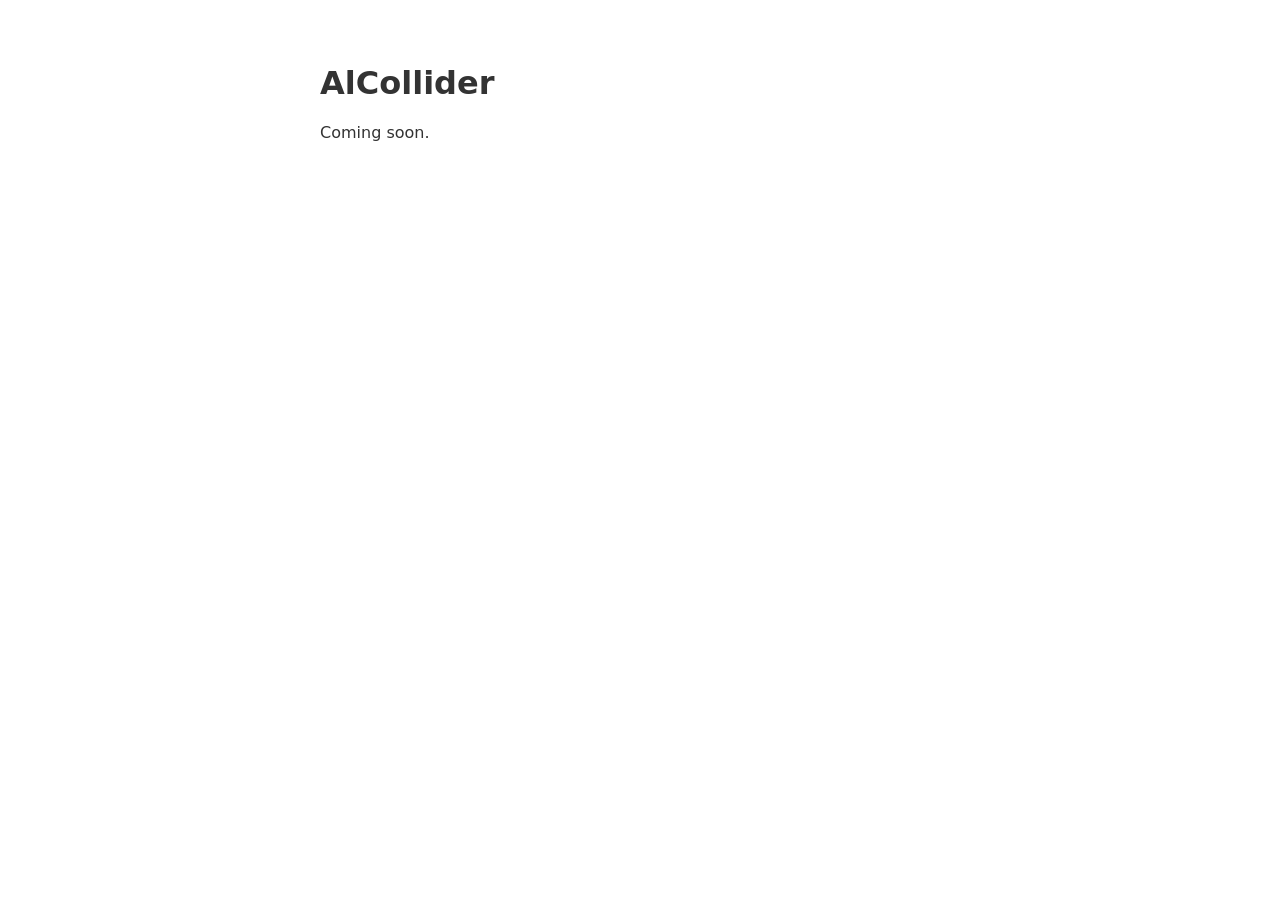
==== index.html @ 0ddc32a1 "Initial hello world page" ====
<!DOCTYPE html>
<html lang="en">
<head>
    <meta charset="UTF-8">
    <meta name="viewport" content="width=device-width, initial-scale=1.0">
    <title>AlCollider</title>
    <style>
        body { font-family: system-ui, sans-serif; max-width: 640px; margin: 4rem auto; padding: 0 1rem; color: #333; }
        h1 { font-size: 2rem; }
    </style>
</head>
<body>
    <h1>AlCollider</h1>
    <p>Coming soon.</p>
</body>
</html>
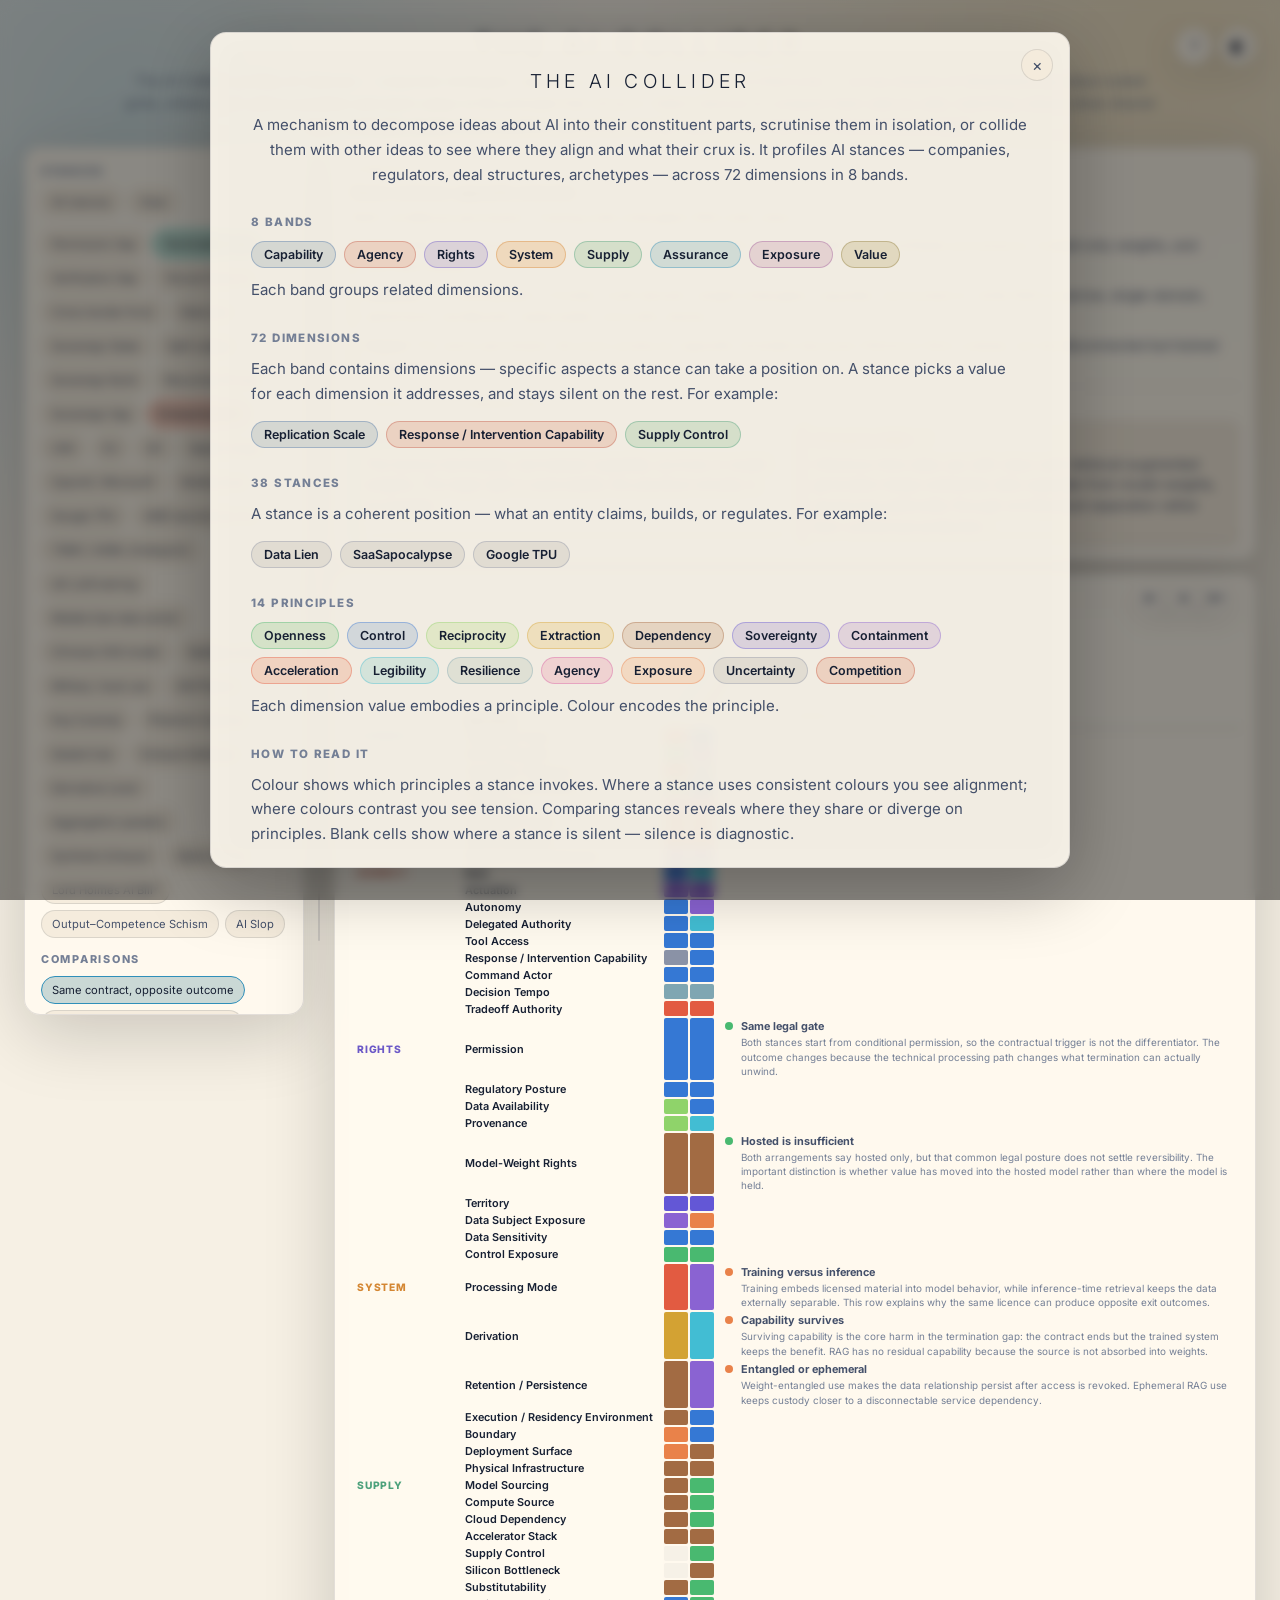
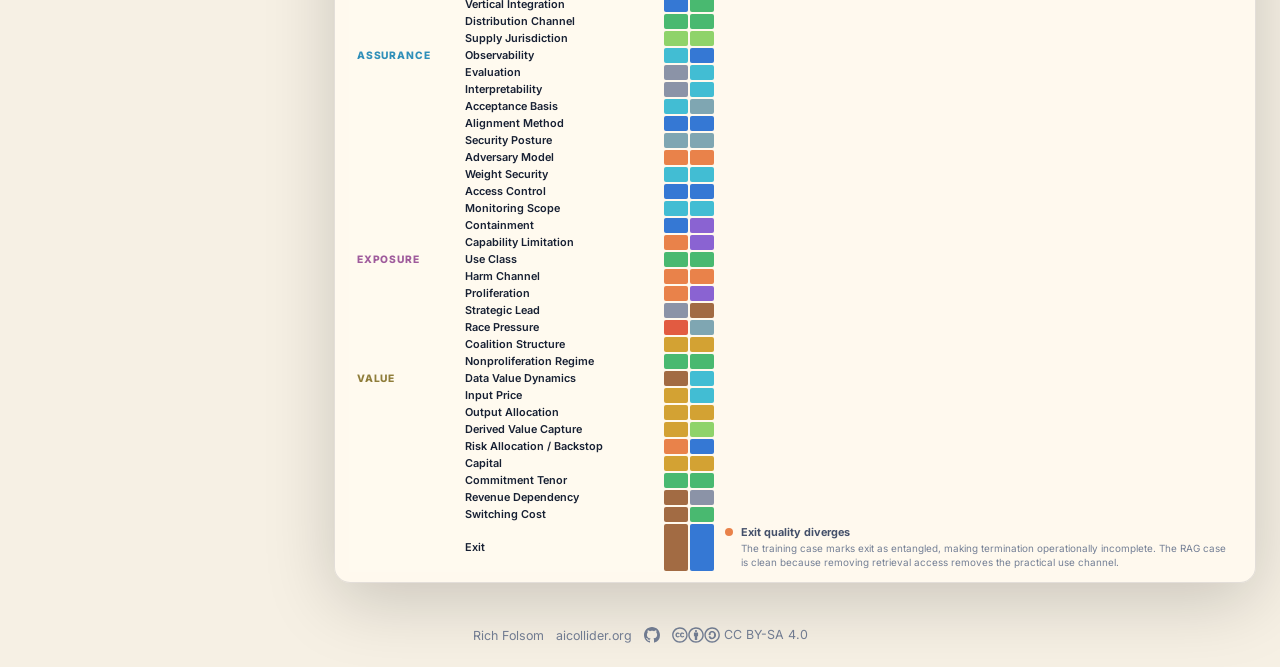
==== commit a968556a: "Add AI Collider: 38-stance governance framework with mosaic and stance views Full static site for ex" ====
--- a/index.html
+++ b/index.html
@@ -1,16 +1,104 @@
 <!DOCTYPE html>
 <html lang="en">
 <head>
-    <meta charset="UTF-8">
-    <meta name="viewport" content="width=device-width, initial-scale=1.0">
-    <title>AlCollider</title>
-    <style>
-        body { font-family: system-ui, sans-serif; max-width: 640px; margin: 4rem auto; padding: 0 1rem; color: #333; }
-        h1 { font-size: 2rem; }
-    </style>
+  <meta charset="UTF-8">
+  <meta name="viewport" content="width=device-width, initial-scale=1.0">
+  <meta name="description" content="AI Collider mosaic view: profile AI claims, architectures, policies, and stances as visual signatures for fast comparison.">
+  <title>AI Collider — Mosaic View</title>
+  <link rel="icon" href="favicon.svg" type="image/svg+xml">
+  <link rel="preconnect" href="https://fonts.googleapis.com">
+  <link rel="preconnect" href="https://fonts.gstatic.com" crossorigin>
+  <link href="https://fonts.googleapis.com/css2?family=Inter:wght@300;400;500;600;700;800&display=swap" rel="stylesheet">
+  <link rel="stylesheet" href="css/collider.css">
+  <link rel="stylesheet" href="css/mosaic.css">
+  <script src="https://d3js.org/d3.v7.min.js"></script>
 </head>
 <body>
-    <h1>AlCollider</h1>
-    <p>Coming soon.</p>
+  <header>
+    <button id="about-toggle" type="button" aria-label="About AI Collider">?</button>
+    <button id="theme-toggle" type="button" aria-label="Toggle theme">&#9680;</button>
+    <h1>The AI Collider</h1>
+    <p>The AI Collider profiles AI stances — corporate strategies, regulatory frameworks, technical architectures — across dozens of dimensions as colour-coded grids, where each cell is a position and each colour is the principle that drives it. Select stances to compare them side by side: matching colours show shared logic; contrasts reveal where positions genuinely diverge; gaps show what each stance leaves unsaid.</p>
+  </header>
+
+  <main>
+    <aside class="panel">
+      <p class="panel-title">Stances</p>
+      <div class="button-group">
+        <button class="pill" id="all-stances" type="button">All stances</button>
+        <button class="pill" id="clear-stances" type="button">Clear</button>
+      </div>
+      <div class="button-group" id="stance-buttons"></div>
+      <p class="panel-title">Comparisons</p>
+      <div class="button-group" id="comparison-buttons"></div>
+      <p class="panel-title">View</p>
+      <div class="button-group">
+        <button class="pill" id="compact-toggle" type="button">Selected dimensions only</button>
+        <button class="pill" id="active-bands-toggle" type="button">Active categories only</button>
+        <button class="pill" id="annotated-toggle" type="button">Commentary dimensions only</button>
+        <button class="pill" id="diagnostic-toggle" type="button">Diagnostic order</button>
+        <button class="pill" id="labels-toggle" type="button">Show value labels</button>
+      </div>
+      <p class="panel-title">Principles</p>
+      <div class="grammar-editor" id="grammar-editor"></div>
+      <div class="button-group">
+        <button class="pill" id="grammar-reset" type="button">Reset colours</button>
+      </div>
+      <div class="legend">
+        <div class="legend-item"><strong>Blank</strong>No claim / stance silent on this dimension.</div>
+        <div class="legend-item"><strong>Colour</strong>Principle colour when available; fallback uses the dimension type and value position.</div>
+        <div class="legend-item"><strong>Value</strong>Each cell resolves to a selected value, principle, and memo.</div>
+        <div class="legend-item"><strong>Strip</strong>The strip itself is the comparison; there are no rings or nodes.</div>
+      </div>
+    </aside>
+
+    <button id="layout-resizer" type="button" aria-label="Resize cards" title="Drag to resize cards"></button>
+
+    <section>
+      <div class="panel info" id="infobox">
+        <span style="color:var(--fg-muted)">Select stances or a comparison. This view is intentionally sparse: absence is visible and does not imply interpolation.</span>
+      </div>
+      <div class="panel chart-panel">
+        <div class="chart-controls" aria-label="Mosaic text size controls">
+          <button id="chart-text-smaller" type="button" aria-label="Decrease mosaic text size">A-</button>
+          <button id="chart-text-reset" type="button" aria-label="Reset mosaic text size">A</button>
+          <button id="chart-text-larger" type="button" aria-label="Increase mosaic text size">A+</button>
+        </div>
+        <div id="mosaic-chart"></div>
+      </div>
+    </section>
+  </main>
+
+  <footer>
+    <a href="https://fo.ls">Rich Folsom</a>
+    <a href="https://aicollider.org">aicollider.org</a>
+    <a href="https://github.com/prisonblues/aicollider" aria-label="GitHub repository">
+      <svg width="16" height="16" viewBox="0 0 16 16" fill="currentColor"><path d="M8 0C3.58 0 0 3.58 0 8c0 3.54 2.29 6.53 5.47 7.59.4.07.55-.17.55-.38 0-.19-.01-.82-.01-1.49-2.01.37-2.53-.49-2.69-.94-.09-.23-.48-.94-.82-1.13-.28-.15-.68-.52-.01-.53.63-.01 1.08.58 1.23.82.72 1.21 1.87.87 2.33.66.07-.52.28-.87.51-1.07-1.78-.2-3.64-.89-3.64-3.95 0-.87.31-1.59.82-2.15-.08-.2-.36-1.02.08-2.12 0 0 .67-.21 2.2.82.64-.18 1.32-.27 2-.27s1.36.09 2 .27c1.53-1.04 2.2-.82 2.2-.82.44 1.1.16 1.92.08 2.12.51.56.82 1.27.82 2.15 0 3.07-1.87 3.75-3.65 3.95.29.25.54.73.54 1.48 0 1.07-.01 1.93-.01 2.2 0 .21.15.46.55.38A8.01 8.01 0 0016 8c0-4.42-3.58-8-8-8z"/></svg>
+    </a>
+    <a href="https://creativecommons.org/licenses/by-sa/4.0/" aria-label="CC BY-SA 4.0 licence">
+      <svg width="48" height="16" viewBox="0 0 1528 512" fill="currentColor"><path d="M245.83 214.87l-33.22 17.28c-9.43-19.58-25.24-19.93-27.46-19.93-22.13 0-33.22 14.61-33.22 43.84 0 23.57 9.21 43.84 33.22 43.84 14.47 0 24.65-7.09 30.57-21.26l30.55 15.5c-6.17 11.51-25.69 38.98-65.1 38.98-22.6 0-73.96-10.32-73.96-77.05 0-58.69 43-77.06 72.63-77.06 30.72-.01 52.7 11.95 65.99 35.86zm143.05 0l-32.78 17.28c-9.5-19.77-25.72-19.93-27.9-19.93-22.14 0-33.22 14.61-33.22 43.84 0 23.55 9.23 43.84 33.22 43.84 14.45 0 24.65-7.09 30.54-21.26l31 15.5c-2.1 3.75-21.39 38.98-65.09 38.98-22.69 0-73.96-9.87-73.96-77.05 0-58.67 42.97-77.06 72.63-77.06 30.71-.01 52.58 11.95 65.56 35.86zM247.56 8.05C104.74 8.05 0 123.11 0 256.05c0 138.49 113.6 248 247.56 248 129.93 0 248.44-100.87 248.44-248 0-137.87-106.62-248-248.44-248zm.87 450.81c-112.54 0-203.7-93.04-203.7-202.81 0-105.42 85.43-203.27 203.72-203.27 112.53 0 202.82 89.46 202.82 203.26-.01 121.69-99.68 202.82-202.84 202.82z"/><path transform="translate(516)" d="M314.9 194.4v101.4h-28.3v120.5h-77.1V295.9h-28.3V194.4c0-4.4 1.6-8.2 4.6-11.3 3.1-3.1 6.9-4.7 11.3-4.7H299c4.1 0 7.8 1.6 11.1 4.7 3.1 3.2 4.8 6.9 4.8 11.3zm-101.5-63.7c0-23.3 11.5-35 34.5-35s34.5 11.7 34.5 35c0 23-11.5 34.5-34.5 34.5s-34.5-11.5-34.5-34.5zM247.6 8C389.4 8 496 118.1 496 256c0 147.1-118.5 248-248.4 248C113.6 504 0 394.5 0 256 0 123.1 104.7 8 247.6 8zm.8 44.7C130.2 52.7 44.7 150.6 44.7 256c0 109.8 91.2 202.8 203.7 202.8 103.2 0 202.8-81.1 202.8-202.8.1-113.8-90.2-203.3-202.8-203.3z"/><path transform="translate(1032)" d="M247.6 8C389.4 8 496 118.1 496 256c0 147.1-118.5 248-248.4 248C113.6 504 0 394.5 0 256 0 123.1 104.7 8 247.6 8zm.8 44.7C130.2 52.7 44.7 150.6 44.7 256c0 109.8 91.2 202.8 203.7 202.8 103.2 0 202.8-81.1 202.8-202.8.1-113.8-90.2-203.3-202.8-203.3zM137.7 221c13-83.9 80.5-95.7 108.9-95.7 99.8 0 127.5 82.5 127.5 134.2 0 63.6-41 132.9-128.9 132.9-38.9 0-99.1-20-109.4-97h62.5c1.5 30.1 19.6 45.2 54.5 45.2 23.3 0 58-18.2 58-82.8 0-82.5-49.1-80.6-56.7-80.6-33.1 0-51.7 14.6-55.8 43.8h18.2l-49.2 49.2-49-49.2h19.4z"/></svg>
+      CC BY-SA 4.0
+    </a>
+  </footer>
+
+  <div class="about-backdrop" id="about-backdrop">
+    <div class="about-modal"></div>
+  </div>
+
+  <div class="stance-modal-backdrop" id="stance-modal-backdrop">
+    <button class="stance-modal-close" type="button" aria-label="Close">&times;</button>
+    <iframe class="stance-modal-frame" id="stance-modal-frame"></iframe>
+  </div>
+
+  <div class="tooltip" id="tooltip">
+    <div class="tooltip-band"></div>
+    <div class="tooltip-name"></div>
+    <div class="tooltip-meta"></div>
+    <div class="tooltip-desc"></div>
+  </div>
+
+  <script src="js/collider-data.js"></script>
+  <script src="js/collider-ui.js"></script>
+  <script src="js/mosaic.js"></script>
 </body>
 </html>
--- a/css/collider.css
+++ b/css/collider.css
@@ -0,0 +1,577 @@
+:root {
+  --bg:#070912;
+  --fg:#edf0f7;
+  --fg-dim:#aab2c8;
+  --fg-muted:#6f7894;
+  --surface:rgba(13,17,31,0.92);
+  --surface-2:rgba(20,26,44,0.9);
+  --border:rgba(255,255,255,0.09);
+  --axis:rgba(255,255,255,0.1);
+  --empty:rgba(255,255,255,0.035);
+  --skeleton:rgba(255,255,255,0.075);
+  --line-0:#00a6a6;
+  --line-1:#df5f4f;
+  --line-2:#8f63d6;
+  --line-3:#e0952d;
+  --line-4:#4fa36f;
+  --line-5:#4c78a8;
+}
+
+:root[data-theme="light"] {
+  --bg:#f6f0e4;
+  --fg:#172033;
+  --fg-dim:#44506a;
+  --fg-muted:#747f95;
+  --surface:rgba(255,250,239,0.92);
+  --surface-2:rgba(245,236,220,0.92);
+  --border:rgba(39,48,68,0.13);
+  --axis:rgba(39,48,68,0.15);
+  --empty:rgba(39,48,68,0.045);
+  --skeleton:rgba(39,48,68,0.07);
+}
+
+* { box-sizing:border-box; }
+body {
+  margin:0;
+  min-height:100vh;
+  background:
+    radial-gradient(circle at 12% 8%, rgba(47,143,185,0.18), transparent 32rem),
+    radial-gradient(circle at 85% 0%, rgba(211,162,51,0.14), transparent 34rem),
+    var(--bg);
+  color:var(--fg);
+  font-family:Inter, system-ui, sans-serif;
+  -webkit-font-smoothing:antialiased;
+}
+
+:root[data-theme="light"] body {
+  background:
+    radial-gradient(circle at 10% 5%, rgba(47,143,185,0.2), transparent 30rem),
+    radial-gradient(circle at 92% 2%, rgba(211,162,51,0.18), transparent 34rem),
+    linear-gradient(135deg, rgba(255,255,255,0.52), transparent 42rem),
+    var(--bg);
+}
+
+header {
+  max-width:1680px;
+  margin:0 auto;
+  padding:28px 24px 12px;
+  position:relative;
+}
+
+h1 {
+  margin:0;
+  font-weight:300;
+  letter-spacing:0.26em;
+  text-transform:uppercase;
+  font-size:clamp(1.45rem,2.2vw,2.2rem);
+  text-align:center;
+}
+
+header p {
+  margin:8px auto 0;
+  max-width:1050px;
+  color:var(--fg-muted);
+  line-height:1.55;
+  font-size:0.88rem;
+  text-align:center;
+}
+
+#theme-toggle {
+  position:absolute;
+  top:28px;
+  right:24px;
+  width:36px;
+  height:36px;
+  border:1px solid var(--border);
+  border-radius:999px;
+  background:var(--surface);
+  color:var(--fg);
+  font:inherit;
+  font-size:1.2rem;
+  line-height:1;
+  cursor:pointer;
+  box-shadow:0 12px 40px rgba(0,0,0,0.12);
+  backdrop-filter:blur(16px);
+}
+
+#theme-toggle:hover {
+  color:var(--fg);
+  border-color:color-mix(in srgb, var(--fg-muted) 42%, transparent);
+}
+
+main {
+  max-width:1680px;
+  margin:0 auto;
+  padding:0 24px 28px;
+  display:grid;
+  gap:8px;
+}
+
+main > aside,
+main > section {
+  min-width:0;
+}
+
+#layout-resizer {
+  position:sticky;
+  top:16px;
+  height:calc(100vh - 32px);
+  display:flex;
+  align-items:center;
+  justify-content:center;
+  border:0;
+  border-radius:8px;
+  background:transparent;
+  color:var(--fg-muted);
+  cursor:col-resize;
+  touch-action:none;
+}
+
+#layout-resizer::before {
+  content:"";
+  width:2px;
+  height:100%;
+  max-height:720px;
+  border-radius:999px;
+  background:var(--border);
+  transition:background 160ms ease, width 160ms ease;
+}
+
+#layout-resizer::after {
+  content:"";
+  position:absolute;
+  width:8px;
+  height:46px;
+  border-radius:999px;
+  background:var(--surface-2);
+  border:1px solid var(--border);
+  box-shadow:0 10px 28px rgba(0,0,0,0.18);
+}
+
+#layout-resizer:hover::before,
+#layout-resizer.dragging::before {
+  width:3px;
+  background:color-mix(in srgb, var(--fg-muted) 52%, transparent);
+}
+
+.panel {
+  background:var(--surface);
+  border:1px solid var(--border);
+  border-radius:16px;
+  box-shadow:0 18px 70px rgba(0,0,0,0.18);
+  backdrop-filter:blur(16px);
+}
+
+.panel-title {
+  margin:0;
+  color:var(--fg-muted);
+  font-weight:800;
+  letter-spacing:0.16em;
+  text-transform:uppercase;
+  font-size:0.68rem;
+}
+
+.button-group {
+  display:flex;
+  flex-wrap:wrap;
+  gap:6px;
+}
+
+button.pill {
+  border:1px solid var(--border);
+  border-radius:999px;
+  padding:6px 10px;
+  background:var(--surface-2);
+  color:var(--fg-dim);
+  font:inherit;
+  font-size:0.7rem;
+  cursor:pointer;
+}
+
+button.pill.active {
+  color:var(--fg);
+  border-color:var(--active-color, #2f8fb9);
+  background:color-mix(in srgb, var(--active-color, #2f8fb9) 22%, var(--surface-2));
+}
+
+.info {
+  padding:14px 16px;
+  margin-bottom:12px;
+  color:var(--fg-dim);
+  font-size:0.84rem;
+  line-height:1.55;
+}
+
+.info-title {
+  color:var(--fg);
+  font-weight:800;
+  margin-bottom:4px;
+}
+
+.info-kicker {
+  color:var(--fg-muted);
+  font-size:0.62rem;
+  font-weight:800;
+  letter-spacing:0.12em;
+  text-transform:uppercase;
+  margin-bottom:4px;
+}
+
+.tooltip {
+  position:fixed;
+  pointer-events:none;
+  z-index:40;
+  max-width:380px;
+  opacity:0;
+  padding:11px 13px;
+  border:1px solid var(--border);
+  border-radius:10px;
+  background:var(--surface);
+  box-shadow:0 14px 50px rgba(0,0,0,0.28);
+  backdrop-filter:blur(16px);
+  transition:opacity 120ms ease;
+}
+
+.tooltip.visible { opacity:1; }
+.tooltip-band {
+  font-size:0.62rem;
+  text-transform:uppercase;
+  letter-spacing:0.11em;
+  font-weight:800;
+  margin-bottom:3px;
+}
+.tooltip-name {
+  font-size:0.92rem;
+  font-weight:800;
+  margin-bottom:4px;
+}
+.tooltip-meta {
+  color:var(--fg-muted);
+  font-size:0.68rem;
+  line-height:1.45;
+  margin-bottom:5px;
+}
+.tooltip-meta:empty { display:none; }
+.tip-pill {
+  display:inline-block;
+  padding:1px 6px;
+  border-radius:6px;
+  background:color-mix(in srgb, var(--pill-color) 22%, transparent);
+  color:var(--pill-color);
+  font-weight:700;
+  white-space:nowrap;
+}
+.tooltip-desc {
+  color:var(--fg-dim);
+  font-size:0.78rem;
+  line-height:1.48;
+}
+
+.stance-caveat {
+  margin-top:6px; font-size:0.78em; line-height:1.4;
+  color:var(--fg-muted); font-style:italic;
+}
+
+@media (max-width:1180px) {
+  #layout-resizer { display:none; }
+}
+
+/* ── About modal ── */
+#about-toggle {
+  position:absolute;
+  top:28px;
+  right:68px;
+  width:36px;
+  height:36px;
+  border:1px solid var(--border);
+  border-radius:999px;
+  background:var(--surface);
+  color:var(--fg-dim);
+  font:inherit;
+  font-size:1rem;
+  cursor:pointer;
+  box-shadow:0 12px 40px rgba(0,0,0,0.12);
+  backdrop-filter:blur(16px);
+}
+
+#about-toggle:hover {
+  color:var(--fg);
+  border-color:color-mix(in srgb, var(--fg-muted) 42%, transparent);
+}
+
+.about-backdrop {
+  display:none;
+  position:fixed;
+  inset:0;
+  z-index:50;
+  align-items:center;
+  justify-content:center;
+  background:rgba(0,0,0,0.45);
+  backdrop-filter:blur(6px);
+}
+
+.about-backdrop.visible {
+  display:flex;
+}
+
+.about-modal {
+  position:relative;
+  max-width:860px;
+  width:calc(100% - 32px);
+  max-height:calc(100vh - 64px);
+  overflow-y:auto;
+  background:var(--surface);
+  border:1px solid var(--border);
+  border-radius:16px;
+  box-shadow:0 18px 70px rgba(0,0,0,0.28);
+  backdrop-filter:blur(16px);
+  padding:36px 40px 32px;
+}
+
+.about-modal h2 {
+  margin:0 0 20px;
+  font-weight:300;
+  letter-spacing:0.22em;
+  text-transform:uppercase;
+  font-size:1.2rem;
+  text-align:center;
+}
+
+.about-modal h3 {
+  margin:28px 0 12px;
+  font-weight:800;
+  letter-spacing:0.12em;
+  text-transform:uppercase;
+  font-size:0.72rem;
+  color:var(--fg-muted);
+}
+
+.about-modal p {
+  margin:0 0 14px;
+  color:var(--fg-dim);
+  font-size:0.94rem;
+  line-height:1.65;
+}
+
+.about-close {
+  position:absolute;
+  top:16px;
+  right:16px;
+  width:32px;
+  height:32px;
+  border:1px solid var(--border);
+  border-radius:999px;
+  background:var(--surface-2);
+  color:var(--fg-dim);
+  font:inherit;
+  font-size:1rem;
+  cursor:pointer;
+  display:flex;
+  align-items:center;
+  justify-content:center;
+}
+
+.about-close:hover {
+  color:var(--fg);
+  border-color:color-mix(in srgb, var(--fg-muted) 42%, transparent);
+}
+
+.about-lead {
+  font-size:1rem;
+  color:var(--fg);
+  line-height:1.7;
+  text-align:center;
+}
+
+.about-pills {
+  display:flex;
+  flex-wrap:wrap;
+  gap:8px;
+  margin:10px 0;
+}
+
+.about-pill {
+  display:inline-block;
+  padding:5px 12px;
+  border-radius:999px;
+  font-size:0.78rem;
+  font-weight:600;
+  color:var(--fg);
+  background:color-mix(in srgb, var(--pill-color, var(--fg-muted)) 18%, var(--surface-2));
+  border:1px solid color-mix(in srgb, var(--pill-color, var(--fg-muted)) 38%, transparent);
+}
+
+.about-caption {
+  color:var(--fg-muted);
+  font-size:0.82rem;
+  line-height:1.55;
+  margin:6px 0 0;
+}
+
+.about-example {
+  background:var(--surface-2);
+  border:1px solid var(--border);
+  border-radius:12px;
+  padding:16px 18px;
+}
+
+.about-example-title {
+  font-size:0.66rem;
+  font-weight:800;
+  letter-spacing:0.1em;
+  text-transform:uppercase;
+  color:var(--fg-muted);
+  margin-bottom:10px;
+}
+
+.about-example-row {
+  display:flex;
+  align-items:center;
+  justify-content:space-between;
+  gap:10px;
+  padding:4px 0;
+  font-size:0.82rem;
+  color:var(--fg-dim);
+}
+
+.about-example-row + .about-example-row {
+  border-top:1px solid var(--border);
+}
+
+.about-examples-grid {
+  display:grid;
+  grid-template-columns:1fr 1fr;
+  gap:14px;
+  margin:14px 0;
+}
+
+/* ── About modal: screens & navigation ── */
+.about-screen { display:none; }
+.about-screen.active { display:block; }
+.about-screen a { color:inherit; font-weight:600; text-decoration:underline; }
+
+.about-nav {
+  display:flex;
+  align-items:center;
+  justify-content:center;
+  gap:10px;
+  margin-top:24px;
+  padding-top:20px;
+  border-top:1px solid var(--border);
+}
+
+.about-nav-arrow {
+  width:32px;
+  height:32px;
+  border:1px solid var(--border);
+  border-radius:999px;
+  background:var(--surface-2);
+  color:var(--fg);
+  font-size:0;
+  cursor:pointer;
+  display:flex;
+  align-items:center;
+  justify-content:center;
+}
+
+.about-nav-arrow::before {
+  content:'';
+  width:8px;
+  height:8px;
+  border-top:2.5px solid currentColor;
+  border-right:2.5px solid currentColor;
+}
+
+.about-nav-prev::before {
+  transform:rotate(-135deg);
+  margin-left:2px;
+}
+
+.about-nav-next::before {
+  transform:rotate(45deg);
+  margin-right:2px;
+}
+
+.about-nav-arrow:hover:not(:disabled) {
+  color:var(--fg);
+  border-color:color-mix(in srgb, var(--fg-muted) 42%, transparent);
+}
+
+.about-nav-arrow:disabled {
+  opacity:0.3;
+  cursor:default;
+}
+
+.about-nav-dot {
+  width:8px;
+  height:8px;
+  border-radius:999px;
+  background:var(--fg-muted);
+  opacity:0.3;
+  cursor:pointer;
+  transition:opacity 160ms ease;
+}
+
+.about-nav-dot.active {
+  opacity:1;
+}
+
+/* ── About modal: pill tooltips ── */
+.about-pill {
+  position:relative;
+}
+
+.about-pill .about-pill-tip {
+  display:none;
+}
+
+.about-backdrop > .about-pill-tip {
+  display:none;
+  position:absolute;
+  z-index:60;
+  transform:translateX(-50%) translateY(-100%);
+  max-width:280px;
+  width:max-content;
+  padding:8px 12px;
+  border-radius:8px;
+  background:var(--surface-2);
+  border:1px solid var(--border);
+  box-shadow:0 8px 28px rgba(0,0,0,0.22);
+  color:var(--fg-dim);
+  font-size:0.76rem;
+  font-weight:400;
+  line-height:1.5;
+  pointer-events:none;
+  text-align:center;
+}
+
+/* ── Footer ── */
+footer {
+  max-width:1680px;
+  margin:0 auto;
+  padding:16px 24px 24px;
+  display:flex;
+  align-items:center;
+  justify-content:center;
+  gap:12px;
+  color:var(--fg-muted);
+  font-size:0.78rem;
+}
+
+footer a {
+  color:var(--fg-muted);
+  text-decoration:none;
+}
+
+footer a:hover {
+  color:var(--fg);
+}
+
+footer svg {
+  vertical-align:middle;
+}
+
+@media (max-width:720px) {
+  .about-modal { padding:24px 20px 20px; }
+  .about-examples-grid { grid-template-columns:1fr; }
+}
--- a/css/mosaic.css
+++ b/css/mosaic.css
@@ -0,0 +1,426 @@
+    main {
+      grid-template-columns:minmax(280px, var(--left-pane, 27%)) 14px minmax(620px,1fr);
+    }
+
+    aside {
+      padding:16px;
+      position:sticky;
+      top:16px;
+      max-height:calc(100vh - 32px);
+      overflow:auto;
+      scrollbar-width:none;
+    }
+    aside::-webkit-scrollbar { display:none; }
+
+    .panel-title {
+      margin-bottom:10px;
+    }
+
+    .button-group {
+      margin-bottom:14px;
+    }
+
+    .legend {
+      display:grid;
+      grid-template-columns:1fr 1fr;
+      gap:7px;
+      margin-top:8px;
+    }
+
+    .legend-item {
+      border:1px solid var(--border);
+      background:var(--surface-2);
+      border-radius:10px;
+      padding:8px;
+      color:var(--fg-muted);
+      font-size:0.68rem;
+      line-height:1.35;
+    }
+
+    .legend-item strong {
+      display:block;
+      color:var(--fg-dim);
+      font-size:0.62rem;
+      letter-spacing:0.1em;
+      text-transform:uppercase;
+      margin-bottom:3px;
+    }
+
+    .grammar-editor {
+      display:grid;
+      gap:8px;
+      margin:8px 0 14px;
+    }
+
+    .grammar-row {
+      display:grid;
+      grid-template-columns:34px 1fr;
+      gap:7px;
+      border:1px solid var(--border);
+      background:var(--surface-2);
+      border-radius:10px;
+      padding:8px;
+    }
+
+    .grammar-swatch {
+      width:28px;
+      height:28px;
+      padding:0;
+      border:1px solid var(--border);
+      border-radius:8px;
+      background:transparent;
+      cursor:pointer;
+    }
+
+    .grammar-name {
+      color:var(--fg-dim);
+      font-size:0.66rem;
+      font-weight:800;
+      letter-spacing:0.08em;
+      text-transform:uppercase;
+    }
+
+    .grammar-desc {
+      color:var(--fg-muted);
+      font-size:0.66rem;
+      line-height:1.35;
+      margin-top:3px;
+    }
+
+    .grammar-examples {
+      color:var(--fg-dim);
+      font-size:0.6rem;
+      line-height:1.35;
+      margin-top:4px;
+    }
+
+    .grammar-note {
+      color:var(--fg-muted);
+      font-size:0.66rem;
+      line-height:1.4;
+      margin:2px 2px 4px;
+    }
+
+    .info-section {
+      margin-top:10px;
+      padding-top:10px;
+      border-top:1px solid var(--border);
+    }
+
+    .info-section:first-child {
+      margin-top:0;
+      padding-top:0;
+      border-top:0;
+    }
+
+    .comparison-desc {
+      color:var(--fg-dim);
+    }
+
+    .info-item {
+      margin-top:8px;
+      padding-left:10px;
+      border-left:3px solid var(--item-color);
+    }
+
+    .stance-list {
+      display:grid;
+      grid-template-columns:repeat(auto-fit, minmax(220px, 1fr));
+      gap:8px;
+      margin-top:8px;
+    }
+
+    .stance-card {
+      border:1px solid var(--border);
+      border-left:3px solid var(--item-color);
+      border-radius:10px;
+      padding:8px 10px;
+      background:var(--surface-2);
+    }
+
+    .stance-card strong {
+      display:block;
+      color:var(--item-color);
+      margin-bottom:3px;
+    }
+
+    .chart-panel {
+      overflow:auto;
+      padding:10px 14px;
+      position:relative;
+    }
+
+    .chart-controls {
+      position:sticky;
+      top:0;
+      z-index:15;
+      display:flex;
+      justify-content:flex-end;
+      gap:4px;
+      padding:0 12px 6px;
+      pointer-events:none;
+    }
+
+    .chart-controls button {
+      pointer-events:auto;
+      width:28px;
+      height:28px;
+      border:1px solid var(--border);
+      border-radius:999px;
+      background:var(--surface);
+      color:var(--fg-dim);
+      font:inherit;
+      font-size:0.72rem;
+      font-weight:800;
+      cursor:pointer;
+      box-shadow:0 10px 30px rgba(0,0,0,0.12);
+    }
+
+    .chart-controls button:hover {
+      color:var(--fg);
+      border-color:color-mix(in srgb, var(--fg-muted) 42%, transparent);
+    }
+
+    /* ── Mosaic table ── */
+    .mosaic-table {
+      border-collapse:collapse;
+      font-size:calc(0.7rem * var(--text-scale, 1));
+      margin:0 auto;
+    }
+
+    .mosaic-table thead {
+      position:sticky;
+      top:0;
+      z-index:10;
+    }
+
+    .mosaic-table th {
+      background:var(--surface);
+      padding:0;
+      font-weight:800;
+      text-align:left;
+      vertical-align:bottom;
+      border-bottom:1px solid var(--border);
+    }
+
+    .mosaic-table .band-header {
+      position:sticky;
+      left:0;
+      z-index:13;
+      width:var(--band-w, 110px);
+      min-width:var(--band-w, 110px);
+      max-width:var(--band-w, 110px);
+      background:var(--surface);
+    }
+
+    .mosaic-table .corner-cell {
+      position:sticky;
+      left:var(--band-w, 110px);
+      z-index:12;
+      min-width:180px;
+      max-width:280px;
+      background:var(--surface);
+      padding:0 10px 4px 6px;
+      font-size:calc(0.64rem * var(--text-scale, 1));
+      letter-spacing:0.02em;
+      color:var(--fg-muted);
+      cursor:pointer;
+    }
+
+    .mosaic-table .corner-cell.sort-active span {
+      text-decoration:underline;
+      text-decoration-thickness:2px;
+      text-underline-offset:3px;
+      color:var(--fg);
+    }
+
+    .mosaic-table .arch-header {
+      width:var(--col-w);
+      min-width:var(--col-w);
+      max-width:var(--col-w);
+      padding:4px 2px 6px;
+      height:110px;
+      position:relative;
+      background:none;
+      overflow:visible;
+    }
+
+    .mosaic-table .arch-header span {
+      display:block;
+      position:absolute;
+      bottom:6px;
+      left:50%;
+      transform-origin:bottom left;
+      transform:rotate(-54deg);
+      white-space:nowrap;
+      font-size:calc(0.64rem * var(--text-scale, 1));
+      letter-spacing:0.02em;
+    }
+
+    .mosaic-table .arch-header.sort-active span {
+      text-decoration:underline;
+      text-decoration-thickness:2px;
+      text-underline-offset:3px;
+    }
+
+    .mosaic-table .anno-header {
+      padding:4px 10px 6px;
+      color:var(--fg-muted);
+      font-size:calc(0.56rem * var(--text-scale, 1));
+      letter-spacing:0.12em;
+      text-transform:uppercase;
+      vertical-align:bottom;
+      min-width:200px;
+    }
+
+    .mosaic-table td {
+      padding:0;
+      border:none;
+    }
+
+    .mosaic-table .band-cell {
+      position:sticky;
+      left:0;
+      z-index:6;
+      background:var(--surface);
+      width:var(--band-w, 110px);
+      min-width:var(--band-w, 110px);
+      max-width:var(--band-w, 110px);
+      padding:0 6px 0 8px;
+      font-size:calc(0.64rem * var(--text-scale, 1));
+      font-weight:800;
+      letter-spacing:0.08em;
+      text-transform:uppercase;
+      vertical-align:middle;
+      line-height:var(--row-h);
+      white-space:nowrap;
+      overflow:hidden;
+      text-overflow:ellipsis;
+    }
+
+    .mosaic-table .dim-name {
+      position:sticky;
+      left:var(--band-w, 110px);
+      z-index:5;
+      background:var(--surface);
+      padding:0 10px 0 6px;
+      font-size:calc(0.68rem * var(--text-scale, 1));
+      font-weight:600;
+      color:var(--fg);
+      white-space:nowrap;
+      overflow:hidden;
+      text-overflow:ellipsis;
+      max-width:280px;
+      cursor:default;
+      vertical-align:middle;
+    }
+
+    .mosaic-table .val-cell {
+      vertical-align:middle;
+      width:var(--col-w);
+      min-width:var(--col-w);
+      max-width:var(--col-w);
+      height:var(--row-h);
+      padding:1px;
+      cursor:pointer;
+    }
+
+    .mosaic-table .val-cell .mark {
+      width:100%;
+      height:100%;
+      min-height:calc(var(--row-h) - 2px);
+      border-radius:2px;
+      background:var(--empty);
+    }
+
+    .mosaic-table .val-cell .val-label {
+      display:none;
+    }
+
+    .mosaic-table.show-labels .val-cell {
+      min-width:calc(var(--col-w) + 110px);
+      width:calc(var(--col-w) + 110px);
+      position:relative;
+    }
+
+    .mosaic-table.show-labels .arch-header {
+      min-width:calc(var(--col-w) + 110px);
+      width:calc(var(--col-w) + 110px);
+    }
+
+    .mosaic-table.show-labels .val-cell .val-label {
+      display:block;
+      position:absolute;
+      left:calc(var(--col-w) + 4px);
+      top:50%;
+      transform:translateY(-50%);
+      white-space:nowrap;
+      overflow:hidden;
+      text-overflow:ellipsis;
+      max-width:106px;
+      font-size:calc(0.58rem * var(--text-scale, 1));
+      color:#fff;
+      text-shadow:0 0 2px rgba(0,0,0,0.6);
+      font-weight:700;
+      pointer-events:none;
+    }
+
+    .mosaic-table .anno-cell {
+      padding:2px 10px;
+      vertical-align:middle;
+      min-width:200px;
+    }
+
+    .mosaic-table .anno-wrap {
+      display:flex;
+      align-items:flex-start;
+      gap:8px;
+    }
+
+    .mosaic-table .anno-dot {
+      flex-shrink:0;
+      width:8px;
+      height:8px;
+      border-radius:50%;
+      margin-top:3px;
+    }
+
+    .mosaic-table .anno-body {
+      min-width:0;
+    }
+
+    .mosaic-table .anno-title {
+      font-weight:700;
+      font-size:calc(0.68rem * var(--text-scale, 1));
+      color:var(--fg-dim);
+      margin-bottom:2px;
+    }
+
+    .mosaic-table .anno-text {
+      font-size:calc(0.62rem * var(--text-scale, 1));
+      color:var(--fg-muted);
+      line-height:1.45;
+      overflow-wrap:anywhere;
+    }
+
+    /* Stance modal */
+    .stance-modal-backdrop { display:none; position:fixed; inset:0; z-index:2000;
+      background:rgba(0,0,0,0.7); backdrop-filter:blur(6px);
+      align-items:center; justify-content:center; }
+    .stance-modal-backdrop.visible { display:flex; }
+    .stance-modal-close { position:absolute; top:12px; right:16px; z-index:1;
+      background:none; border:none; color:#fff; font-size:1.8rem; cursor:pointer; }
+    .stance-modal-frame { width:94vw; height:92vh; border:none;
+      border-radius:16px; background:var(--bg); }
+
+    /* Card head with title + link icon */
+    .stance-card-head { display:flex; align-items:baseline; gap:6px; }
+    .stance-card-title { cursor:pointer; }
+    .stance-card-title:hover { text-decoration:underline; }
+    .stance-card-link { flex-shrink:0; color:var(--fg-muted); opacity:0.6; }
+    .stance-card-link:hover { opacity:1; }
+    .stance-card-link svg { width:12px; height:12px; vertical-align:baseline; }
+    @media (max-width:1180px) {
+      main { grid-template-columns:1fr; }
+      aside { position:relative; top:0; max-height:none; }
+    }
